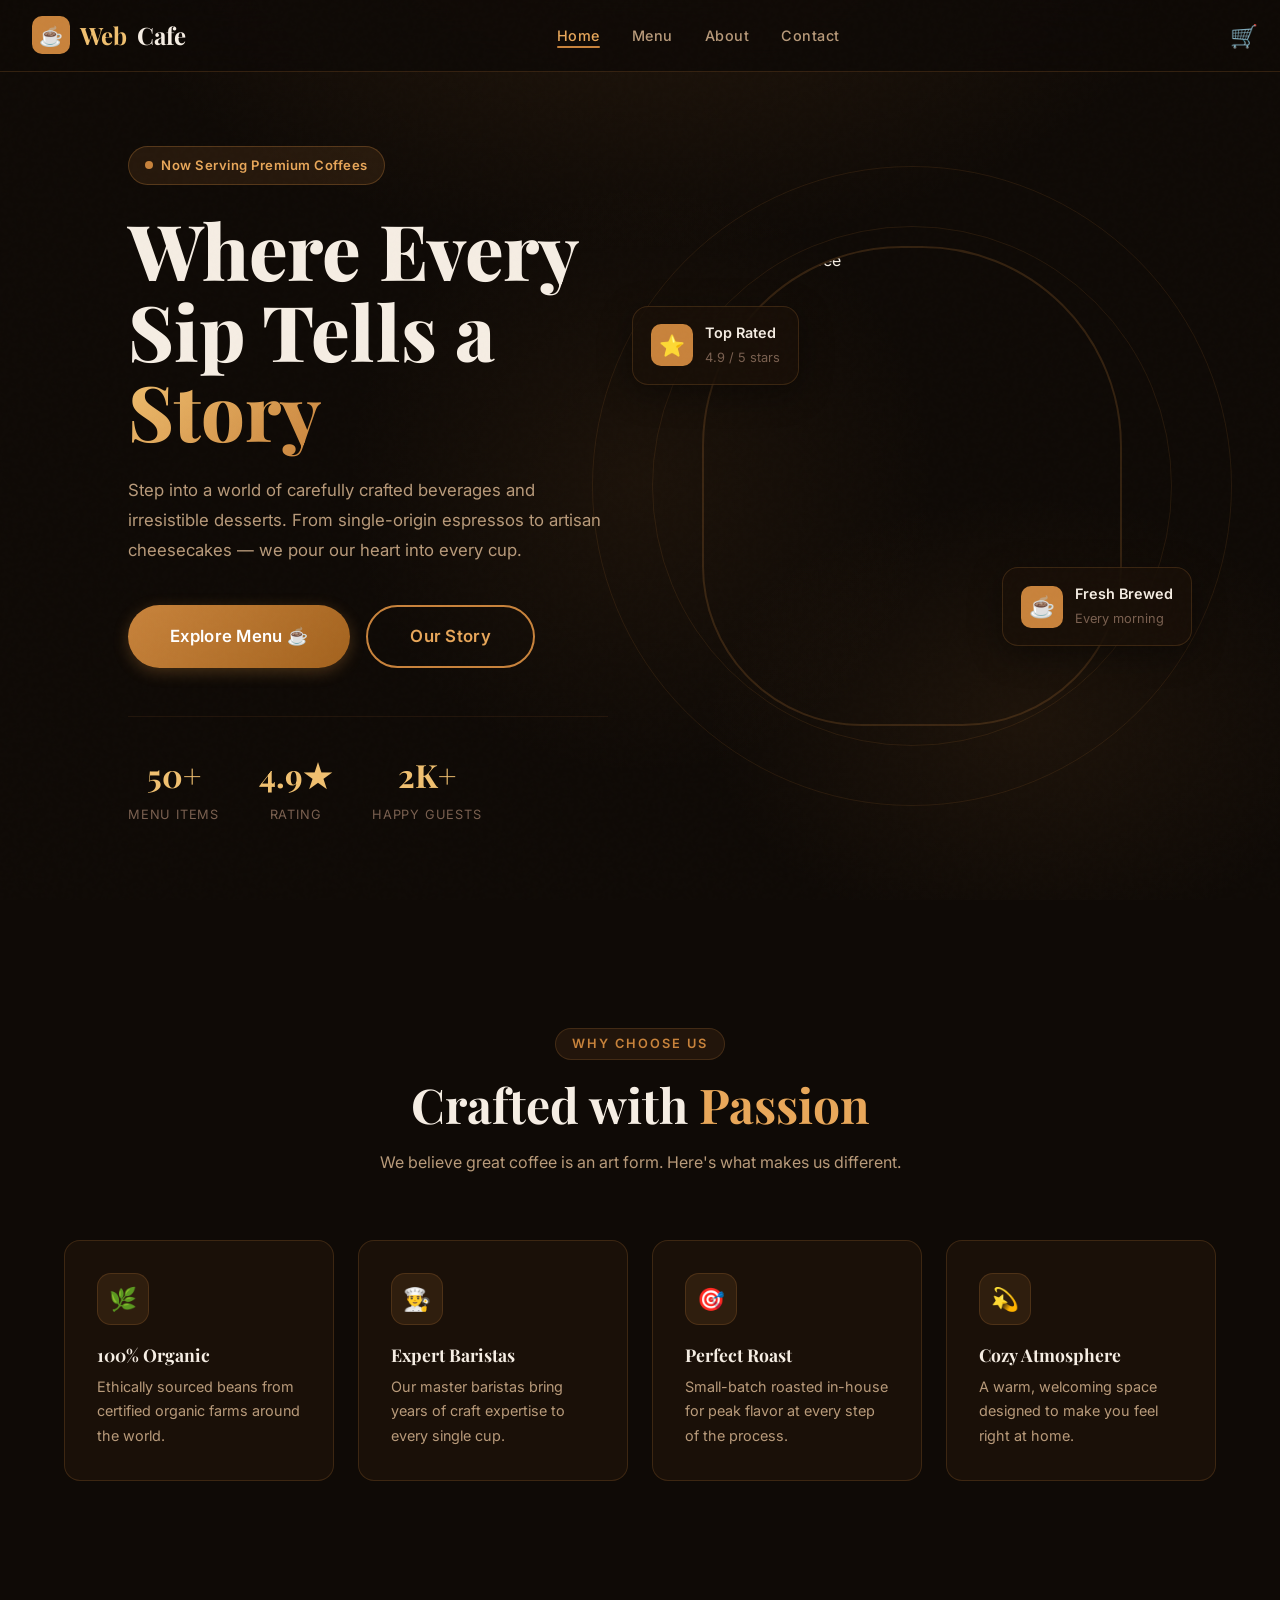
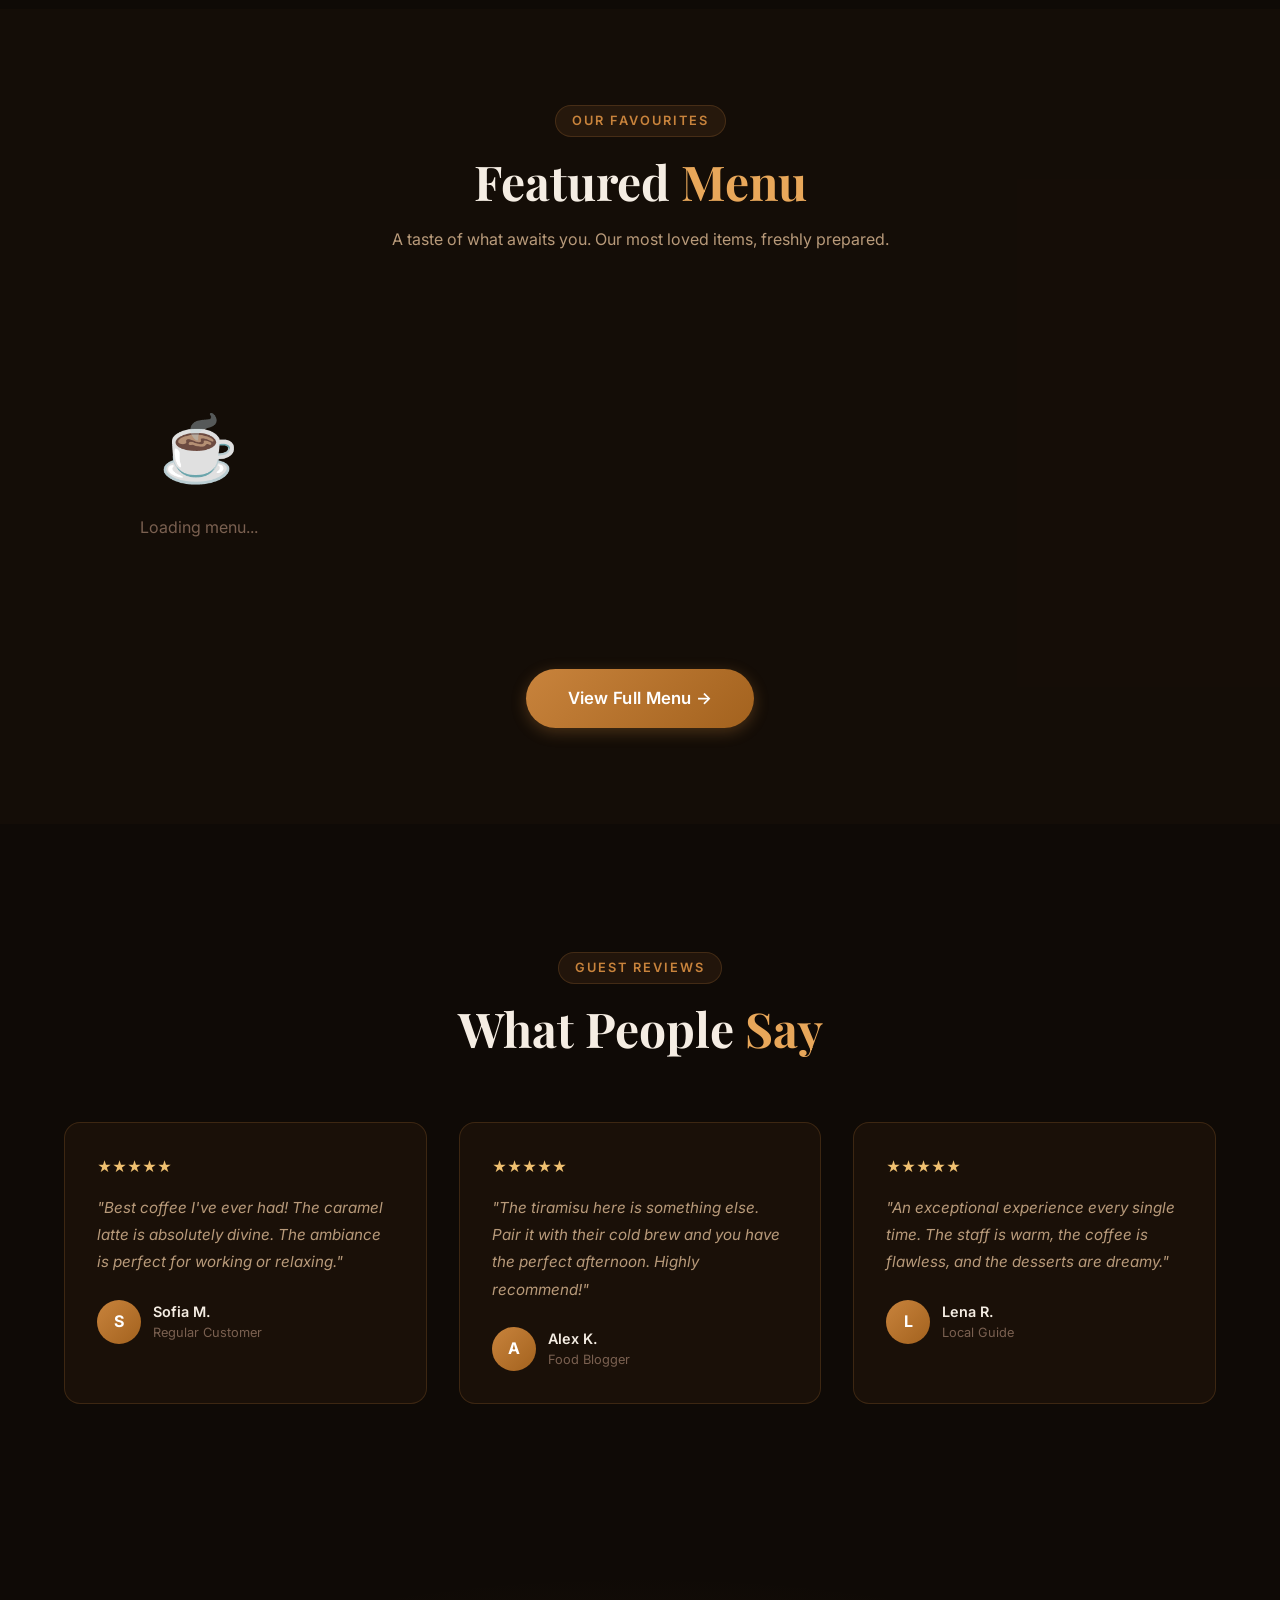
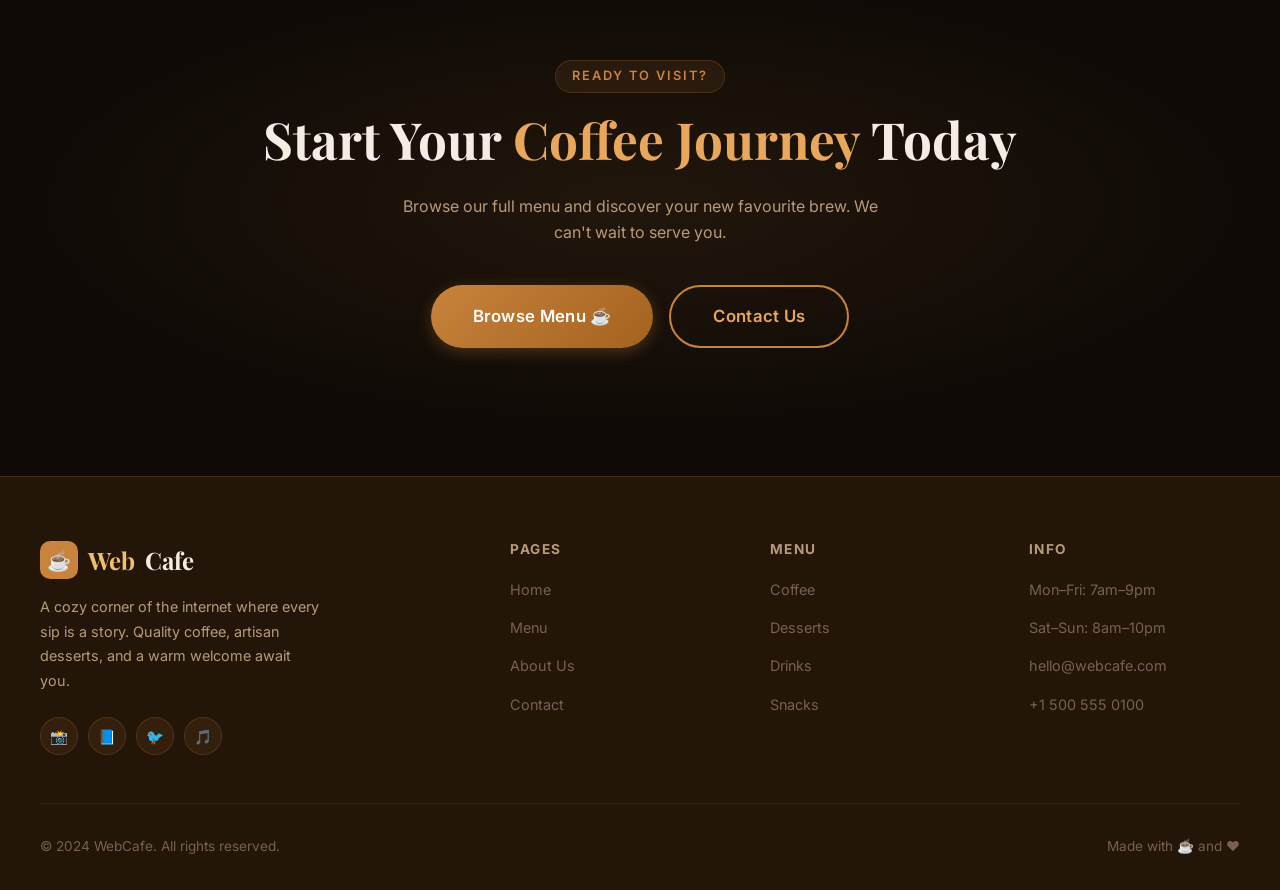
==== index.html @ 8f9c15e6 "first commit" ====
<!DOCTYPE html>
<html lang="en">

<head>
  <meta charset="UTF-8" />
  <meta name="viewport" content="width=device-width, initial-scale=1.0" />
  <title>Web Cafe – Premium Coffee & Desserts</title>
  <meta name="description"
    content="Experience the finest coffee, desserts and drinks at Web Cafe. A cozy online cafe serving premium quality beverages and treats." />
  <link rel="stylesheet" href="css/style.css" />
  <link rel="stylesheet" href="css/cart.css" />
  <style>
    /* ── Hero ── */
    .hero {
      min-height: 100vh;
      display: flex;
      align-items: center;
      position: relative;
      padding-top: 72px;
      overflow: hidden;
    }

    .hero-bg {
      position: absolute;
      inset: 0;
      background: radial-gradient(ellipse 80% 80% at 50% -20%, rgba(200, 131, 60, 0.15) 0%, transparent 60%),
        radial-gradient(ellipse 50% 50% at 80% 80%, rgba(200, 131, 60, 0.08) 0%, transparent 50%);
    }

    .hero-glow {
      position: absolute;
      top: 20%;
      left: 50%;
      transform: translateX(-50%);
      width: 600px;
      height: 600px;
      border-radius: 50%;
      background: radial-gradient(circle, rgba(200, 131, 60, 0.07) 0%, transparent 70%);
      pointer-events: none;
    }

    .hero-content {
      position: relative;
      z-index: 2;
      max-width: 1200px;
      margin: 0 auto;
      padding: 0 1.5rem;
      display: grid;
      grid-template-columns: 1fr 1fr;
      gap: 4rem;
      align-items: center;
    }

    .hero-badge {
      display: inline-flex;
      align-items: center;
      gap: 8px;
      background: rgba(200, 131, 60, 0.12);
      border: 1px solid rgba(200, 131, 60, 0.3);
      padding: 8px 16px;
      border-radius: 50px;
      font-size: 0.82rem;
      font-weight: 600;
      color: var(--primary-light);
      letter-spacing: 0.5px;
      margin-bottom: 1.5rem;
      animation: fadeInUp 0.6s ease forwards;
    }

    .hero-badge .dot {
      width: 8px;
      height: 8px;
      border-radius: 50%;
      background: var(--primary);
      animation: pulse 2s infinite;
    }

    @keyframes pulse {

      0%,
      100% {
        opacity: 1;
        transform: scale(1);
      }

      50% {
        opacity: 0.5;
        transform: scale(0.8);
      }
    }

    .hero-title {
      font-size: clamp(2.8rem, 6vw, 5rem);
      font-weight: 800;
      line-height: 1.05;
      margin-bottom: 1.5rem;
      animation: fadeInUp 0.7s ease 0.1s both;
    }

    .hero-title .highlight {
      background: linear-gradient(135deg, var(--accent), var(--primary));
      -webkit-background-clip: text;
      -webkit-text-fill-color: transparent;
      background-clip: text;
    }

    .hero-desc {
      font-size: 1.05rem;
      color: var(--text-secondary);
      line-height: 1.8;
      margin-bottom: 2.5rem;
      max-width: 480px;
      animation: fadeInUp 0.8s ease 0.2s both;
    }

    .hero-actions {
      display: flex;
      gap: 1rem;
      flex-wrap: wrap;
      animation: fadeInUp 0.9s ease 0.3s both;
    }

    .hero-stats {
      display: flex;
      gap: 2.5rem;
      margin-top: 3rem;
      padding-top: 2rem;
      border-top: 1px solid var(--border-light);
      animation: fadeInUp 1s ease 0.4s both;
    }

    .stat-item {
      text-align: center;
    }

    .stat-num {
      font-family: 'Playfair Display', serif;
      font-size: 2rem;
      font-weight: 700;
      color: var(--accent);
      display: block;
    }

    .stat-label {
      font-size: 0.8rem;
      color: var(--text-muted);
      text-transform: uppercase;
      letter-spacing: 0.8px;
      margin-top: 0.2rem;
    }

    .hero-visual {
      position: relative;
      display: flex;
      align-items: center;
      justify-content: center;
      animation: fadeInRight 1s ease 0.3s both;
    }

    .hero-img-frame {
      position: relative;
      width: 420px;
      height: 480px;
      border-radius: 200px 200px 160px 160px;
      overflow: hidden;
      border: 2px solid var(--border);
    }

    .hero-img-frame img {
      width: 100%;
      height: 100%;
      object-fit: cover;
    }

    .hero-float-card {
      position: absolute;
      background: var(--glass);
      backdrop-filter: blur(20px);
      border: 1px solid var(--border);
      border-radius: 16px;
      padding: 14px 18px;
      display: flex;
      align-items: center;
      gap: 12px;
      box-shadow: var(--shadow);
      animation: floatCard 4s ease-in-out infinite;
    }

    .hero-float-card.card-1 {
      top: 60px;
      left: -40px;
      animation-delay: 0s;
    }

    .hero-float-card.card-2 {
      bottom: 80px;
      right: -40px;
      animation-delay: 2s;
    }

    @keyframes floatCard {

      0%,
      100% {
        transform: translateY(0);
      }

      50% {
        transform: translateY(-12px);
      }
    }

    .float-icon {
      width: 42px;
      height: 42px;
      border-radius: 10px;
      background: var(--primary);
      display: flex;
      align-items: center;
      justify-content: center;
      font-size: 1.3rem;
      flex-shrink: 0;
    }

    .float-info strong {
      display: block;
      font-size: 0.9rem;
      color: var(--text-primary);
      font-weight: 600;
    }

    .float-info span {
      font-size: 0.8rem;
      color: var(--text-muted);
    }

    .hero-ring {
      position: absolute;
      border-radius: 50%;
      border: 1px solid rgba(200, 131, 60, 0.12);
    }

    .ring-1 {
      width: 520px;
      height: 520px;
      top: 50%;
      left: 50%;
      transform: translate(-50%, -50%);
      animation: ring-spin 20s linear infinite;
    }

    .ring-2 {
      width: 640px;
      height: 640px;
      top: 50%;
      left: 50%;
      transform: translate(-50%, -50%);
      animation: ring-spin 30s linear infinite reverse;
    }

    @keyframes ring-spin {
      to {
        transform: translate(-50%, -50%) rotate(360deg);
      }
    }

    /* ── Features ── */
    .features {
      padding: 8rem 0;
    }

    .feature-card {
      background: var(--bg-card);
      border: 1px solid var(--border);
      border-radius: var(--radius);
      padding: 2rem;
      transition: var(--transition);
      position: relative;
      overflow: hidden;
    }

    .feature-card::before {
      content: '';
      position: absolute;
      inset: 0;
      background: linear-gradient(135deg, rgba(200, 131, 60, 0.04), transparent);
      opacity: 0;
      transition: var(--transition);
    }

    .feature-card:hover::before {
      opacity: 1;
    }

    .feature-card:hover {
      border-color: var(--primary);
      transform: translateY(-4px);
      box-shadow: var(--shadow-gold);
    }

    .feature-icon {
      width: 52px;
      height: 52px;
      border-radius: 14px;
      background: rgba(200, 131, 60, 0.12);
      border: 1px solid var(--border);
      display: flex;
      align-items: center;
      justify-content: center;
      font-size: 1.4rem;
      margin-bottom: 1.2rem;
    }

    .feature-card h3 {
      font-size: 1.1rem;
      margin-bottom: 0.6rem;
      color: var(--text-primary);
    }

    .feature-card p {
      font-size: 0.9rem;
      color: var(--text-secondary);
      line-height: 1.7;
    }

    /* ── Featured Menu ── */
    .featured-menu {
      padding: 6rem 0;
      background: rgba(26, 16, 8, 0.5);
    }

    /* ── Testimonials ── */
    .testimonials {
      padding: 8rem 0;
    }

    .testimonial-card {
      background: var(--bg-card);
      border: 1px solid var(--border);
      border-radius: var(--radius);
      padding: 2rem;
    }

    .stars {
      color: var(--accent);
      font-size: 0.9rem;
      margin-bottom: 1rem;
    }

    .testimonial-text {
      font-size: 0.95rem;
      color: var(--text-secondary);
      line-height: 1.8;
      font-style: italic;
      margin-bottom: 1.5rem;
    }

    .testimonial-author {
      display: flex;
      align-items: center;
      gap: 12px;
    }

    .author-avatar {
      width: 44px;
      height: 44px;
      border-radius: 50%;
      background: linear-gradient(135deg, var(--primary), var(--primary-dark));
      display: flex;
      align-items: center;
      justify-content: center;
      font-size: 1rem;
      font-weight: 700;
      color: #fff;
      flex-shrink: 0;
    }

    .author-name {
      font-weight: 600;
      font-size: 0.9rem;
    }

    .author-role {
      font-size: 0.8rem;
      color: var(--text-muted);
    }

    /* ── CTA Section ── */
    .cta-section {
      padding: 8rem 0;
      text-align: center;
      position: relative;
      overflow: hidden;
    }

    .cta-section::before {
      content: '';
      position: absolute;
      inset: 0;
      background: radial-gradient(ellipse 70% 60% at 50% 50%, rgba(200, 131, 60, 0.1) 0%, transparent 70%);
    }

    .cta-section .container {
      position: relative;
      z-index: 1;
    }

    .cta-title {
      font-size: clamp(2rem, 4vw, 3.5rem);
      margin-bottom: 1.5rem;
    }

    .cta-desc {
      color: var(--text-secondary);
      font-size: 1rem;
      max-width: 500px;
      margin: 0 auto 2.5rem;
    }

    @keyframes fadeInUp {
      from {
        opacity: 0;
        transform: translateY(30px);
      }

      to {
        opacity: 1;
        transform: translateY(0);
      }
    }

    @keyframes fadeInRight {
      from {
        opacity: 0;
        transform: translateX(40px);
      }

      to {
        opacity: 1;
        transform: translateX(0);
      }
    }

    @media (max-width: 900px) {
      .hero-content {
        grid-template-columns: 1fr;
        text-align: center;
      }

      .hero-visual {
        display: none;
      }

      .hero-actions {
        justify-content: center;
      }

      .hero-stats {
        justify-content: center;
      }
    }
  </style>
</head>

<body>

  <!-- Loader -->
  <div class="loader-overlay" id="pageLoader">
    <div class="coffee-loader">
      <div class="coffee-steam">
        <span></span><span></span><span></span>
      </div>
      <div class="coffee-cup">
        <div class="coffee-fill"></div>
      </div>
    </div>
    <p class="loader-text">Web Cafe</p>
  </div>

  <!-- Toast Container -->
  <div class="toast-container" id="toastContainer"></div>

  <!-- Navbar -->
  <nav class="navbar" id="navbar">
    <a href="/" class="nav-logo">
      <div class="nav-logo-icon">☕</div>
      Web<span>Cafe</span>
    </a>
    <ul class="nav-links" id="navLinks">
      <li><a href="/" class="active">Home</a></li>
      <li><a href="/menu">Menu</a></li>
      <li><a href="/about">About</a></li>
      <li><a href="/contact">Contact</a></li>

    </ul>
    <div class="nav-cart" onclick="toggleCart()">
      🛒 <span class="cart-badge" id="cartBadge">0</span>
    </div>
    <div class="hamburger" id="hamburger" onclick="toggleNav()">
      <span></span><span></span><span></span>
    </div>
  </nav>

  <!-- Hero Section -->
  <section class="hero" id="home">
    <div class="hero-bg"></div>
    <div class="hero-glow"></div>
    <div class="hero-content">
      <div class="hero-text">
        <div class="hero-badge">
          <span class="dot"></span>
          Now Serving Premium Coffees
        </div>
        <h1 class="hero-title">
          Where Every<br />Sip Tells a<br /><span class="highlight">Story</span>
        </h1>
        <p class="hero-desc">
          Step into a world of carefully crafted beverages and irresistible desserts. From single-origin espressos to
          artisan cheesecakes — we pour our heart into every cup.
        </p>
        <div class="hero-actions">
          <a href="/menu" class="btn btn-primary btn-lg">Explore Menu ☕</a>
          <a href="/about" class="btn btn-outline btn-lg">Our Story</a>
        </div>
        <div class="hero-stats">
          <div class="stat-item">
            <span class="stat-num">50+</span>
            <span class="stat-label">Menu Items</span>
          </div>
          <div class="stat-item">
            <span class="stat-num">4.9★</span>
            <span class="stat-label">Rating</span>
          </div>
          <div class="stat-item">
            <span class="stat-num">2K+</span>
            <span class="stat-label">Happy Guests</span>
          </div>
        </div>
      </div>
      <div class="hero-visual">
        <div class="hero-ring ring-1"></div>
        <div class="hero-ring ring-2"></div>
        <div class="hero-img-frame">
          <img src="https://images.unsplash.com/photo-1495474472287-4d71bcdd2085?w=600&q=80" alt="Premium Coffee" />
        </div>
        <div class="hero-float-card card-1">
          <div class="float-icon">⭐</div>
          <div class="float-info">
            <strong>Top Rated</strong>
            <span>4.9 / 5 stars</span>
          </div>
        </div>
        <div class="hero-float-card card-2">
          <div class="float-icon">☕</div>
          <div class="float-info">
            <strong>Fresh Brewed</strong>
            <span>Every morning</span>
          </div>
        </div>
      </div>
    </div>
  </section>

  <!-- Features Section -->
  <section class="features">
    <div class="container">
      <div class="section-header">
        <span class="section-label">Why Choose Us</span>
        <h2 class="section-title">Crafted with <span>Passion</span></h2>
        <p class="section-subtitle">We believe great coffee is an art form. Here's what makes us different.</p>
      </div>
      <div class="grid grid-4">
        <div class="feature-card">
          <div class="feature-icon">🌿</div>
          <h3>100% Organic</h3>
          <p>Ethically sourced beans from certified organic farms around the world.</p>
        </div>
        <div class="feature-card">
          <div class="feature-icon">👨‍🍳</div>
          <h3>Expert Baristas</h3>
          <p>Our master baristas bring years of craft expertise to every single cup.</p>
        </div>
        <div class="feature-card">
          <div class="feature-icon">🎯</div>
          <h3>Perfect Roast</h3>
          <p>Small-batch roasted in-house for peak flavor at every step of the process.</p>
        </div>
        <div class="feature-card">
          <div class="feature-icon">💫</div>
          <h3>Cozy Atmosphere</h3>
          <p>A warm, welcoming space designed to make you feel right at home.</p>
        </div>
      </div>
    </div>
  </section>

  <!-- Featured Menu Section -->
  <section class="featured-menu">
    <div class="container">
      <div class="section-header">
        <span class="section-label">Our Favourites</span>
        <h2 class="section-title">Featured <span>Menu</span></h2>
        <p class="section-subtitle">A taste of what awaits you. Our most loved items, freshly prepared.</p>
      </div>
      <div class="grid grid-4" id="featuredItems">
        <!-- Dynamically loaded -->
        <div class="empty-state">
          <div class="empty-state-icon">☕</div>
          <p>Loading menu...</p>
        </div>
      </div>
      <div class="text-center mt-5">
        <a href="/menu" class="btn btn-primary btn-lg">View Full Menu →</a>
      </div>
    </div>
  </section>

  <!-- Testimonials -->
  <section class="testimonials">
    <div class="container">
      <div class="section-header">
        <span class="section-label">Guest Reviews</span>
        <h2 class="section-title">What People <span>Say</span></h2>
      </div>
      <div class="grid grid-3">
        <div class="testimonial-card">
          <div class="stars">★★★★★</div>
          <p class="testimonial-text">"Best coffee I've ever had! The caramel latte is absolutely divine. The ambiance
            is perfect for working or relaxing."</p>
          <div class="testimonial-author">
            <div class="author-avatar">S</div>
            <div>
              <div class="author-name">Sofia M.</div>
              <div class="author-role">Regular Customer</div>
            </div>
          </div>
        </div>
        <div class="testimonial-card">
          <div class="stars">★★★★★</div>
          <p class="testimonial-text">"The tiramisu here is something else. Pair it with their cold brew and you have
            the perfect afternoon. Highly recommend!"</p>
          <div class="testimonial-author">
            <div class="author-avatar">A</div>
            <div>
              <div class="author-name">Alex K.</div>
              <div class="author-role">Food Blogger</div>
            </div>
          </div>
        </div>
        <div class="testimonial-card">
          <div class="stars">★★★★★</div>
          <p class="testimonial-text">"An exceptional experience every single time. The staff is warm, the coffee is
            flawless, and the desserts are dreamy."</p>
          <div class="testimonial-author">
            <div class="author-avatar">L</div>
            <div>
              <div class="author-name">Lena R.</div>
              <div class="author-role">Local Guide</div>
            </div>
          </div>
        </div>
      </div>
    </div>
  </section>

  <!-- CTA Section -->
  <section class="cta-section">
    <div class="container">
      <span class="section-label">Ready to Visit?</span>
      <h2 class="cta-title">Start Your <span style="color:var(--primary-light)">Coffee Journey</span> Today</h2>
      <p class="cta-desc">Browse our full menu and discover your new favourite brew. We can't wait to serve you.</p>
      <div style="display:flex;gap:1rem;justify-content:center;flex-wrap:wrap;">
        <a href="/menu" class="btn btn-primary btn-lg">Browse Menu ☕</a>
        <a href="/contact" class="btn btn-outline btn-lg">Contact Us</a>
      </div>
    </div>
  </section>

  <!-- Footer -->
  <footer>
    <div class="footer-grid">
      <div class="footer-brand">
        <a href="/" class="nav-logo" style="margin-bottom:0.5rem;">
          <div class="nav-logo-icon">☕</div>
          Web<span>Cafe</span>
        </a>
        <p>A cozy corner of the internet where every sip is a story. Quality coffee, artisan desserts, and a warm
          welcome await you.</p>
        <div class="footer-social">
          <a href="#" class="social-link" aria-label="Instagram">📸</a>
          <a href="#" class="social-link" aria-label="Facebook">📘</a>
          <a href="#" class="social-link" aria-label="Twitter">🐦</a>
          <a href="#" class="social-link" aria-label="TikTok">🎵</a>
        </div>
      </div>
      <div class="footer-col">
        <h4>Pages</h4>
        <ul class="footer-links">
          <li><a href="/">Home</a></li>
          <li><a href="/menu">Menu</a></li>
          <li><a href="/about">About Us</a></li>
          <li><a href="/contact">Contact</a></li>
        </ul>
      </div>
      <div class="footer-col">
        <h4>Menu</h4>
        <ul class="footer-links">
          <li><a href="/menu">Coffee</a></li>
          <li><a href="/menu">Desserts</a></li>
          <li><a href="/menu">Drinks</a></li>
          <li><a href="/menu">Snacks</a></li>
        </ul>
      </div>
      <div class="footer-col">
        <h4>Info</h4>
        <ul class="footer-links">
          <li><a href="#">Mon–Fri: 7am–9pm</a></li>
          <li><a href="#">Sat–Sun: 8am–10pm</a></li>
          <li><a href="mailto:hello@webcafe.com">hello@webcafe.com</a></li>
          <li><a href="tel:+15005550100">+1 500 555 0100</a></li>
        </ul>
      </div>
    </div>
    <div class="footer-bottom">
      <p>© 2024 WebCafe. All rights reserved.</p>
      <p>Made with ☕ and ❤️</p>
    </div>
  </footer>

  <script src="js/config.js"></script>
  <script src="js/main.js"></script>
  <script src="js/cart.js"></script>
  <script>
    // Load featured menu items
    async function loadFeatured() {
      try {
        const res = await fetch('/api/menu');
        const data = await res.json();
        const container = document.getElementById('featuredItems');
        if (!data.success || data.data.length === 0) {
          container.innerHTML = '<div class="empty-state"><div class="empty-state-icon">☕</div><p>Menu coming soon!</p></div>';
          return;
        }
        const items = data.data.slice(0, 4);
        container.innerHTML = items.map(item => createMenuCard(item)).join('');
      } catch (e) {
        console.error(e);
      }
    }

    function createMenuCard(item) {
      const badgeClass = `badge-${item.category.toLowerCase()}`;
      const imgSrc = item.image || 'https://images.unsplash.com/photo-1495474472287-4d71bcdd2085?w=400';
      return `
      <div class="menu-card">
        <div class="menu-card-img-wrapper">
          <img class="menu-card-img" src="${imgSrc}" alt="${item.name}" loading="lazy" onerror="this.src='https://images.unsplash.com/photo-1495474472287-4d71bcdd2085?w=400'"/>
          <span class="menu-card-badge ${badgeClass}">${item.category}</span>
        </div>
        <div class="menu-card-body">
          <h3 class="menu-card-title">${item.name}</h3>
          <p class="menu-card-desc">${item.description}</p>
          <div class="menu-card-footer">
            <span class="menu-card-price">$${parseFloat(item.price).toFixed(2)}</span>
            <button class="btn btn-outline btn-sm" onclick="addToCart('${item._id}', '${item.name.replace(/'/g, "\\'")}', ${item.price}, '${imgSrc}')">Add to Cart</button>
          </div>
        </div>
      </div>`;
    }

    loadFeatured();
  </script>
</body>

</html>
---- css/style.css ----
/* =====================================================
   WEB CAFE - Global Styles
   ===================================================== */

@import url('https://fonts.googleapis.com/css2?family=Playfair+Display:wght@400;600;700;800&family=Inter:wght@300;400;500;600;700&display=swap');

/* ── CSS Variables ── */
:root {
  --primary: #c8833c;
  --primary-dark: #a3621e;
  --primary-light: #e8a75a;
  --secondary: #2c1a0e;
  --accent: #f0c070;
  --bg-dark: #0f0a06;
  --bg-card: #1a1008;
  --bg-card2: #231508;
  --text-primary: #f5ede3;
  --text-secondary: #b89a7a;
  --text-muted: #7a6050;
  --border: rgba(200, 131, 60, 0.2);
  --border-light: rgba(200, 131, 60, 0.1);
  --glass: rgba(26, 16, 8, 0.7);
  --shadow: 0 8px 32px rgba(0,0,0,0.4);
  --shadow-gold: 0 4px 24px rgba(200,131,60,0.25);
  --radius: 16px;
  --radius-sm: 8px;
  --transition: all 0.3s cubic-bezier(0.4, 0, 0.2, 1);
}

/* ── Reset ── */
*, *::before, *::after { box-sizing: border-box; margin: 0; padding: 0; }

html { scroll-behavior: smooth; }

body {
  font-family: 'Inter', sans-serif;
  background-color: var(--bg-dark);
  color: var(--text-primary);
  line-height: 1.6;
  overflow-x: hidden;
}

h1, h2, h3, h4 { font-family: 'Playfair Display', serif; line-height: 1.2; }

a { text-decoration: none; color: inherit; transition: var(--transition); }
img { max-width: 100%; display: block; }
input, textarea, select { font-family: 'Inter', sans-serif; }
button { cursor: pointer; font-family: 'Inter', sans-serif; border: none; outline: none; }

/* ── Scrollbar ── */
::-webkit-scrollbar { width: 6px; }
::-webkit-scrollbar-track { background: var(--bg-dark); }
::-webkit-scrollbar-thumb { background: var(--primary); border-radius: 3px; }

/* ── Navbar ── */
.navbar {
  position: fixed;
  top: 0; left: 0; right: 0;
  z-index: 1000;
  padding: 0 2rem;
  height: 72px;
  display: flex;
  align-items: center;
  justify-content: space-between;
  background: rgba(15, 10, 6, 0.85);
  backdrop-filter: blur(20px);
  -webkit-backdrop-filter: blur(20px);
  border-bottom: 1px solid var(--border);
  transition: var(--transition);
}

.navbar.scrolled {
  background: rgba(15, 10, 6, 0.98);
  box-shadow: var(--shadow);
}

.nav-logo {
  display: flex;
  align-items: center;
  gap: 10px;
  font-family: 'Playfair Display', serif;
  font-size: 1.5rem;
  font-weight: 700;
  color: var(--accent);
}

.nav-logo span { color: var(--text-primary); }

.nav-logo-icon {
  width: 38px; height: 38px;
  background: var(--primary);
  border-radius: 10px;
  display: flex; align-items: center; justify-content: center;
  font-size: 1.2rem;
}

.nav-links {
  display: flex;
  align-items: center;
  gap: 2rem;
  list-style: none;
}

.nav-links a {
  color: var(--text-secondary);
  font-size: 0.9rem;
  font-weight: 500;
  letter-spacing: 0.5px;
  position: relative;
  padding-bottom: 4px;
}

.nav-links a::after {
  content: '';
  position: absolute;
  bottom: 0; left: 0;
  width: 0; height: 2px;
  background: var(--primary);
  transition: var(--transition);
  border-radius: 2px;
}

.nav-links a:hover,
.nav-links a.active { color: var(--primary-light); }
.nav-links a:hover::after,
.nav-links a.active::after { width: 100%; }

.nav-cta {
  background: var(--primary);
  color: #fff !important;
  padding: 8px 20px;
  border-radius: 50px;
  font-weight: 600;
  transition: var(--transition);
}

.nav-cta:hover {
  background: var(--primary-dark) !important;
  color: #fff !important;
  transform: translateY(-1px);
  box-shadow: var(--shadow-gold);
}

.nav-cta::after { display: none !important; }

.hamburger {
  display: none;
  flex-direction: column;
  gap: 5px;
  cursor: pointer;
  padding: 4px;
}

.hamburger span {
  display: block;
  width: 24px; height: 2px;
  background: var(--text-primary);
  border-radius: 2px;
  transition: var(--transition);
}

/* ── Buttons ── */
.btn {
  display: inline-flex;
  align-items: center;
  justify-content: center;
  gap: 8px;
  padding: 13px 32px;
  border-radius: 50px;
  font-size: 0.95rem;
  font-weight: 600;
  letter-spacing: 0.3px;
  transition: var(--transition);
  cursor: pointer;
}

.btn-primary {
  background: linear-gradient(135deg, var(--primary), var(--primary-dark));
  color: #fff;
  border: none;
  box-shadow: 0 4px 15px rgba(200,131,60,0.3);
}

.btn-primary:hover {
  transform: translateY(-2px);
  box-shadow: 0 8px 25px rgba(200,131,60,0.45);
  background: linear-gradient(135deg, var(--primary-light), var(--primary));
}

.btn-outline {
  background: transparent;
  color: var(--primary-light);
  border: 2px solid var(--primary);
}

.btn-outline:hover {
  background: var(--primary);
  color: #fff;
  transform: translateY(-2px);
}

.btn-sm { padding: 9px 20px; font-size: 0.85rem; }
.btn-lg { padding: 16px 42px; font-size: 1.05rem; }

/* ── Section Titles ── */
.section-header {
  text-align: center;
  margin-bottom: 4rem;
}

.section-label {
  display: inline-block;
  font-size: 0.8rem;
  font-weight: 600;
  letter-spacing: 2px;
  text-transform: uppercase;
  color: var(--primary);
  background: rgba(200,131,60,0.1);
  border: 1px solid var(--border);
  padding: 5px 16px;
  border-radius: 50px;
  margin-bottom: 1rem;
}

.section-title {
  font-size: clamp(2rem, 4vw, 3rem);
  color: var(--text-primary);
  margin-bottom: 1rem;
}

.section-title span { color: var(--primary-light); }

.section-subtitle {
  font-size: 1rem;
  color: var(--text-secondary);
  max-width: 550px;
  margin: 0 auto;
}

/* ── Cards ── */
.card {
  background: var(--bg-card);
  border: 1px solid var(--border);
  border-radius: var(--radius);
  overflow: hidden;
  transition: var(--transition);
}

.card:hover {
  border-color: var(--primary);
  transform: translateY(-4px);
  box-shadow: var(--shadow-gold);
}

/* ── Menu Card ── */
.menu-card {
  background: var(--bg-card);
  border: 1px solid var(--border);
  border-radius: var(--radius);
  overflow: hidden;
  transition: var(--transition);
  position: relative;
}

.menu-card:hover {
  border-color: var(--primary);
  transform: translateY(-6px);
  box-shadow: 0 20px 50px rgba(0,0,0,0.5), 0 0 0 1px var(--primary);
}

.menu-card-img {
  width: 100%;
  height: 200px;
  object-fit: cover;
  transition: var(--transition);
}

.menu-card:hover .menu-card-img { transform: scale(1.05); }

.menu-card-img-wrapper {
  overflow: hidden;
  position: relative;
}

.menu-card-badge {
  position: absolute;
  top: 12px; left: 12px;
  padding: 4px 12px;
  border-radius: 50px;
  font-size: 0.72rem;
  font-weight: 700;
  letter-spacing: 0.5px;
  text-transform: uppercase;
}

.badge-coffee { background: #4a2c1a; color: #e8a75a; }
.badge-desserts { background: #3a1a2e; color: #e87aaf; }
.badge-drinks { background: #1a2e3a; color: #7ad0e8; }
.badge-snacks { background: #1a3a1a; color: #7ae87a; }
.badge-specials { background: #3a3a1a; color: #e8e87a; }

.menu-card-body { padding: 1.25rem; }

.menu-card-title {
  font-family: 'Playfair Display', serif;
  font-size: 1.15rem;
  color: var(--text-primary);
  margin-bottom: 0.4rem;
}

.menu-card-desc {
  font-size: 0.85rem;
  color: var(--text-secondary);
  line-height: 1.5;
  margin-bottom: 1rem;
  display: -webkit-box;
  -webkit-line-clamp: 2;
  -webkit-box-orient: vertical;
  overflow: hidden;
}

.menu-card-footer {
  display: flex;
  align-items: center;
  justify-content: space-between;
}

.menu-card-price {
  font-family: 'Playfair Display', serif;
  font-size: 1.3rem;
  font-weight: 700;
  color: var(--accent);
}

/* ── Forms ── */
.form-group {
  margin-bottom: 1.25rem;
}

.form-label {
  display: block;
  font-size: 0.85rem;
  font-weight: 600;
  color: var(--text-secondary);
  margin-bottom: 0.5rem;
  letter-spacing: 0.3px;
}

.form-control {
  width: 100%;
  padding: 12px 16px;
  background: rgba(255,255,255,0.04);
  border: 1px solid var(--border);
  border-radius: var(--radius-sm);
  color: var(--text-primary);
  font-size: 0.95rem;
  transition: var(--transition);
}

.form-control:focus {
  outline: none;
  border-color: var(--primary);
  background: rgba(200,131,60,0.05);
  box-shadow: 0 0 0 3px rgba(200,131,60,0.1);
}

.form-control::placeholder { color: var(--text-muted); }

select.form-control option { background: var(--bg-card2); }

textarea.form-control { resize: vertical; min-height: 120px; }

/* ── Toast / Alert ── */
.toast-container {
  position: fixed;
  top: 90px; right: 20px;
  z-index: 9999;
  display: flex;
  flex-direction: column;
  gap: 10px;
}

.toast {
  padding: 14px 20px;
  border-radius: var(--radius-sm);
  font-size: 0.9rem;
  font-weight: 500;
  min-width: 280px;
  display: flex;
  align-items: center;
  gap: 10px;
  animation: slideInRight 0.4s ease, fadeOut 0.4s ease 3.6s forwards;
  box-shadow: var(--shadow);
}

.toast-success { background: #0d2e1a; border: 1px solid #2d9e5a; color: #6ee89a; }
.toast-error { background: #2e0d0d; border: 1px solid #9e2d2d; color: #e86e6e; }
.toast-info { background: #0d1f2e; border: 1px solid #2d699e; color: #6ea8e8; }

@keyframes slideInRight {
  from { transform: translateX(100px); opacity: 0; }
  to { transform: translateX(0); opacity: 1; }
}

@keyframes fadeOut {
  to { opacity: 0; transform: translateX(100px); }
}

/* ── Loader ── */
.loader-overlay {
  position: fixed;
  inset: 0;
  background: var(--bg-dark);
  display: flex;
  flex-direction: column;
  align-items: center;
  justify-content: center;
  z-index: 9999;
  transition: opacity 0.5s ease;
}

.loader-overlay.hidden { opacity: 0; pointer-events: none; }

.coffee-loader {
  position: relative;
  width: 80px; height: 80px;
}

.coffee-cup {
  width: 60px; height: 50px;
  border: 4px solid var(--primary);
  border-radius: 0 0 20px 20px;
  margin: 0 auto;
  position: relative;
  overflow: hidden;
}

.coffee-fill {
  position: absolute;
  bottom: 0; left: 0; right: 0;
  background: linear-gradient(to top, var(--primary), var(--primary-light));
  height: 0%;
  animation: fillCup 2s ease-in-out infinite;
}

.coffee-steam span {
  display: block;
  width: 4px; height: 20px;
  background: var(--text-muted);
  border-radius: 2px;
  position: absolute;
  top: -25px;
  animation: steam 1.5s ease-in-out infinite;
  opacity: 0;
}

.coffee-steam span:nth-child(1) { left: 10px; animation-delay: 0s; }
.coffee-steam span:nth-child(2) { left: 27px; animation-delay: 0.3s; }
.coffee-steam span:nth-child(3) { left: 44px; animation-delay: 0.6s; }

@keyframes fillCup {
  0%, 100% { height: 10%; }
  50% { height: 90%; }
}

@keyframes steam {
  0% { opacity: 0; transform: translateY(0) scaleX(1); }
  50% { opacity: 0.8; transform: translateY(-15px) scaleX(1.3); }
  100% { opacity: 0; transform: translateY(-30px) scaleX(0.8); }
}

.loader-text {
  margin-top: 24px;
  font-family: 'Playfair Display', serif;
  font-size: 1.2rem;
  color: var(--text-secondary);
  letter-spacing: 2px;
}

/* ── Footer ── */
footer {
  background: var(--bg-card2);
  border-top: 1px solid var(--border);
  padding: 4rem 2rem 2rem;
}

.footer-grid {
  max-width: 1200px;
  margin: 0 auto;
  display: grid;
  grid-template-columns: 2fr 1fr 1fr 1fr;
  gap: 3rem;
  margin-bottom: 3rem;
}

.footer-brand p {
  color: var(--text-secondary);
  font-size: 0.9rem;
  margin-top: 1rem;
  max-width: 280px;
  line-height: 1.7;
}

.footer-social {
  display: flex;
  gap: 10px;
  margin-top: 1.5rem;
}

.social-link {
  width: 38px; height: 38px;
  border-radius: 50%;
  background: rgba(200,131,60,0.1);
  border: 1px solid var(--border);
  display: flex; align-items: center; justify-content: center;
  font-size: 0.9rem;
  color: var(--text-secondary);
  transition: var(--transition);
}

.social-link:hover {
  background: var(--primary);
  border-color: var(--primary);
  color: #fff;
  transform: translateY(-2px);
}

.footer-col h4 {
  font-family: 'Inter', sans-serif;
  font-size: 0.85rem;
  font-weight: 700;
  text-transform: uppercase;
  letter-spacing: 1.5px;
  color: var(--text-secondary);
  margin-bottom: 1.2rem;
}

.footer-links { list-style: none; }

.footer-links li { margin-bottom: 0.8rem; }

.footer-links a {
  color: var(--text-muted);
  font-size: 0.9rem;
  transition: var(--transition);
}

.footer-links a:hover { color: var(--primary-light); padding-left: 4px; }

.footer-bottom {
  max-width: 1200px;
  margin: 0 auto;
  border-top: 1px solid var(--border-light);
  padding-top: 2rem;
  display: flex;
  align-items: center;
  justify-content: space-between;
  flex-wrap: wrap;
  gap: 1rem;
}

.footer-bottom p { color: var(--text-muted); font-size: 0.85rem; }

/* ── Container ── */
.container { max-width: 1200px; margin: 0 auto; padding: 0 1.5rem; }

/* ── Grid ── */
.grid { display: grid; }
.grid-2 { grid-template-columns: repeat(2, 1fr); gap: 2rem; }
.grid-3 { grid-template-columns: repeat(3, 1fr); gap: 2rem; }
.grid-4 { grid-template-columns: repeat(4, 1fr); gap: 1.5rem; }

/* ── Utils ── */
.text-center { text-align: center; }
.mt-1 { margin-top: 0.5rem; }
.mt-2 { margin-top: 1rem; }
.mt-3 { margin-top: 1.5rem; }
.mt-4 { margin-top: 2rem; }
.mt-5 { margin-top: 3rem; }
.mb-1 { margin-bottom: 0.5rem; }
.mb-2 { margin-bottom: 1rem; }
.mb-3 { margin-bottom: 1.5rem; }
.mb-4 { margin-bottom: 2rem; }
.d-flex { display: flex; }
.align-center { align-items: center; }
.justify-between { justify-content: space-between; }
.gap-1 { gap: 0.5rem; }
.gap-2 { gap: 1rem; }
.gap-3 { gap: 1.5rem; }

/* ── Divider ── */
.divider {
  height: 1px;
  background: linear-gradient(90deg, transparent, var(--border), transparent);
  margin: 2rem 0;
}

/* ── Tag / Chip ── */
.tag {
  display: inline-flex;
  align-items: center;
  padding: 4px 12px;
  border-radius: 50px;
  font-size: 0.78rem;
  font-weight: 600;
  letter-spacing: 0.3px;
}

.tag-primary {
  background: rgba(200,131,60,0.15);
  color: var(--primary-light);
  border: 1px solid var(--border);
}

/* ── Overlay noise texture ── */
body::before {
  content: '';
  position: fixed;
  inset: 0;
  background-image: url("data:image/svg+xml,%3Csvg viewBox='0 0 200 200' xmlns='http://www.w3.org/2000/svg'%3E%3Cfilter id='noise'%3E%3CfeTurbulence type='fractalNoise' baseFrequency='0.9' numOctaves='4' stitchTiles='stitch'/%3E%3C/filter%3E%3Crect width='100%25' height='100%25' filter='url(%23noise)' opacity='0.03'/%3E%3C/svg%3E");
  pointer-events: none;
  z-index: 9998;
  opacity: 0.4;
}

/* ── Empty State ── */
.empty-state {
  text-align: center;
  padding: 5rem 2rem;
  color: var(--text-muted);
}

.empty-state-icon { font-size: 4rem; margin-bottom: 1rem; }
.empty-state h3 { font-size: 1.4rem; color: var(--text-secondary); margin-bottom: 0.5rem; }

/* ── Floating particles decoration ── */
.particles {
  position: absolute;
  inset: 0;
  overflow: hidden;
  pointer-events: none;
}

.particle {
  position: absolute;
  width: 4px; height: 4px;
  border-radius: 50%;
  background: var(--primary);
  opacity: 0;
  animation: floatUp linear infinite;
}

@keyframes floatUp {
  0% { transform: translateY(100%) scale(0); opacity: 0; }
  10% { opacity: 0.6; }
  90% { opacity: 0.2; }
  100% { transform: translateY(-100px) scale(1.5); opacity: 0; }
}

/* ── Responsive ── */
@media (max-width: 1024px) {
  .grid-4 { grid-template-columns: repeat(2, 1fr); }
  .footer-grid { grid-template-columns: 1fr 1fr; gap: 2rem; }
}

@media (max-width: 768px) {
  .grid-2, .grid-3 { grid-template-columns: 1fr; }
  .grid-4 { grid-template-columns: 1fr; }

  .nav-links {
    position: fixed;
    top: 72px; left: -100%;
    width: 100%; height: calc(100vh - 72px);
    background: rgba(15, 10, 6, 0.98);
    backdrop-filter: blur(20px);
    flex-direction: column;
    align-items: center;
    justify-content: center;
    gap: 2.5rem;
    transition: var(--transition);
    border-bottom: 1px solid var(--border);
  }

  .nav-links.open { left: 0; }
  .nav-links a { font-size: 1.1rem; }
  .hamburger { display: flex; }

  .footer-grid { grid-template-columns: 1fr; }
  .footer-bottom { flex-direction: column; text-align: center; }
}
---- css/cart.css ----
/* =====================================================
   cart.css – Shopping Cart Sidebar Styles
   ===================================================== */

/* Navbar Cart Button */
.nav-cart {
    position: relative;
    cursor: pointer;
    margin-right: -10px;
    margin-left: 20px;
    display: flex;
    align-items: center;
    justify-content: center;
    font-size: 1.4rem;
    color: var(--text-primary);
    transition: var(--transition);
}

.nav-cart:hover {
    color: var(--primary);
    transform: scale(1.05);
}

.nav-cart .cart-badge {
    position: absolute;
    top: -6px;
    right: -10px;
    background: var(--primary);
    color: #fff;
    font-size: 0.75rem;
    font-weight: 700;
    width: 20px;
    height: 20px;
    border-radius: 50%;
    display: none;
    align-items: center;
    justify-content: center;
    box-shadow: 0 2px 5px rgba(200, 131, 60, 0.4);
    pointer-events: none;
}

/* Sidebar structure */
.cart-sidebar {
    position: fixed;
    top: 0;
    right: -450px;
    width: 400px;
    max-width: 100%;
    height: 100vh;
    background: var(--bg-card);
    z-index: 2000;
    box-shadow: -5px 0 25px rgba(0, 0, 0, 0.5);
    transition: right 0.4s cubic-bezier(0.25, 0.8, 0.25, 1);
    display: flex;
    flex-direction: column;
    border-left: 1px solid var(--border);
}

.cart-sidebar.open {
    right: 0;
}

/* Overlay */
.cart-overlay {
    position: fixed;
    top: 0;
    left: 0;
    width: 100%;
    height: 100vh;
    background: rgba(10, 5, 2, 0.6);
    backdrop-filter: blur(4px);
    z-index: 1999;
    opacity: 0;
    visibility: hidden;
    transition: var(--transition);
}

.cart-overlay.open {
    opacity: 1;
    visibility: visible;
}

/* Header */
.cart-header {
    padding: 20px 24px;
    display: flex;
    align-items: center;
    justify-content: space-between;
    border-bottom: 1px solid var(--border);
}

.cart-header h2 {
    margin: 0;
    font-size: 1.4rem;
    color: var(--primary-light);
}

.cart-close {
    background: transparent;
    border: none;
    color: var(--text-muted);
    font-size: 1.4rem;
    cursor: pointer;
    transition: var(--transition);
}

.cart-close:hover {
    color: var(--text-primary);
    transform: rotate(90deg);
}

/* Body */
.cart-body {
    flex: 1;
    overflow-y: auto;
    padding: 24px;
    display: flex;
    flex-direction: column;
    gap: 16px;
}

/* Base Scrollbar Styling */
.cart-body::-webkit-scrollbar {
    width: 6px;
}
.cart-body::-webkit-scrollbar-track {
    background: var(--bg-body);
}
.cart-body::-webkit-scrollbar-thumb {
    background: var(--border);
    border-radius: 10px;
}

/* Empty State */
.cart-empty {
    display: flex;
    flex-direction: column;
    align-items: center;
    justify-content: center;
    height: 100%;
    color: var(--text-muted);
    text-align: center;
}

.cart-empty-icon {
    font-size: 3rem;
    margin-bottom: 1rem;
    opacity: 0.5;
}

/* Item */
.cart-item {
    display: flex;
    align-items: center;
    gap: 16px;
    background: var(--bg-body);
    padding: 12px;
    border-radius: var(--radius-sm);
    border: 1px solid var(--border);
}

.cart-item-img {
    width: 70px;
    height: 70px;
    border-radius: 8px;
    object-fit: cover;
    flex-shrink: 0;
}

.cart-item-details {
    flex: 1;
    display: flex;
    flex-direction: column;
    gap: 6px;
}

.cart-item-title {
    margin: 0;
    font-size: 1.05rem;
    line-height: 1.2;
    color: var(--text-primary);
}

.cart-item-price {
    font-size: 0.9rem;
    font-weight: 600;
    color: var(--primary);
}

.cart-item-actions {
    display: flex;
    align-items: center;
    gap: 12px;
    background: rgba(255, 255, 255, 0.05);
    border-radius: 20px;
    padding: 4px 10px;
    width: fit-content;
    border: 1px solid var(--border);
}

.qty-btn {
    background: transparent;
    border: none;
    color: var(--text-primary);
    cursor: pointer;
    font-size: 1.1rem;
    display: flex;
    align-items: center;
    justify-content: center;
    padding: 0;
    font-weight: 500;
}

.qty-btn:hover {
    color: var(--primary);
}

.qty {
    font-size: 0.9rem;
    min-width: 14px;
    text-align: center;
    font-weight: 600;
}

.cart-item-remove {
    background: transparent;
    border: none;
    font-size: 1.2rem;
    color: var(--text-muted);
    cursor: pointer;
    padding: 8px;
    transition: var(--transition);
}

.cart-item-remove:hover {
    color: #e87a7a;
    transform: scale(1.1);
}

/* Footer */
.cart-footer {
    padding: 24px;
    border-top: 1px solid var(--border);
    background: rgba(10, 5, 2, 0.3);
}

.cart-total {
    display: flex;
    align-items: center;
    justify-content: space-between;
    font-size: 1.25rem;
    font-weight: 700;
    color: var(--text-primary);
    margin-bottom: 20px;
}

.cart-total span:last-child {
    color: var(--primary-light);
}

@media (max-width: 600px) {
    .cart-sidebar {
        width: 100%;
        right: -100%;
    }
}
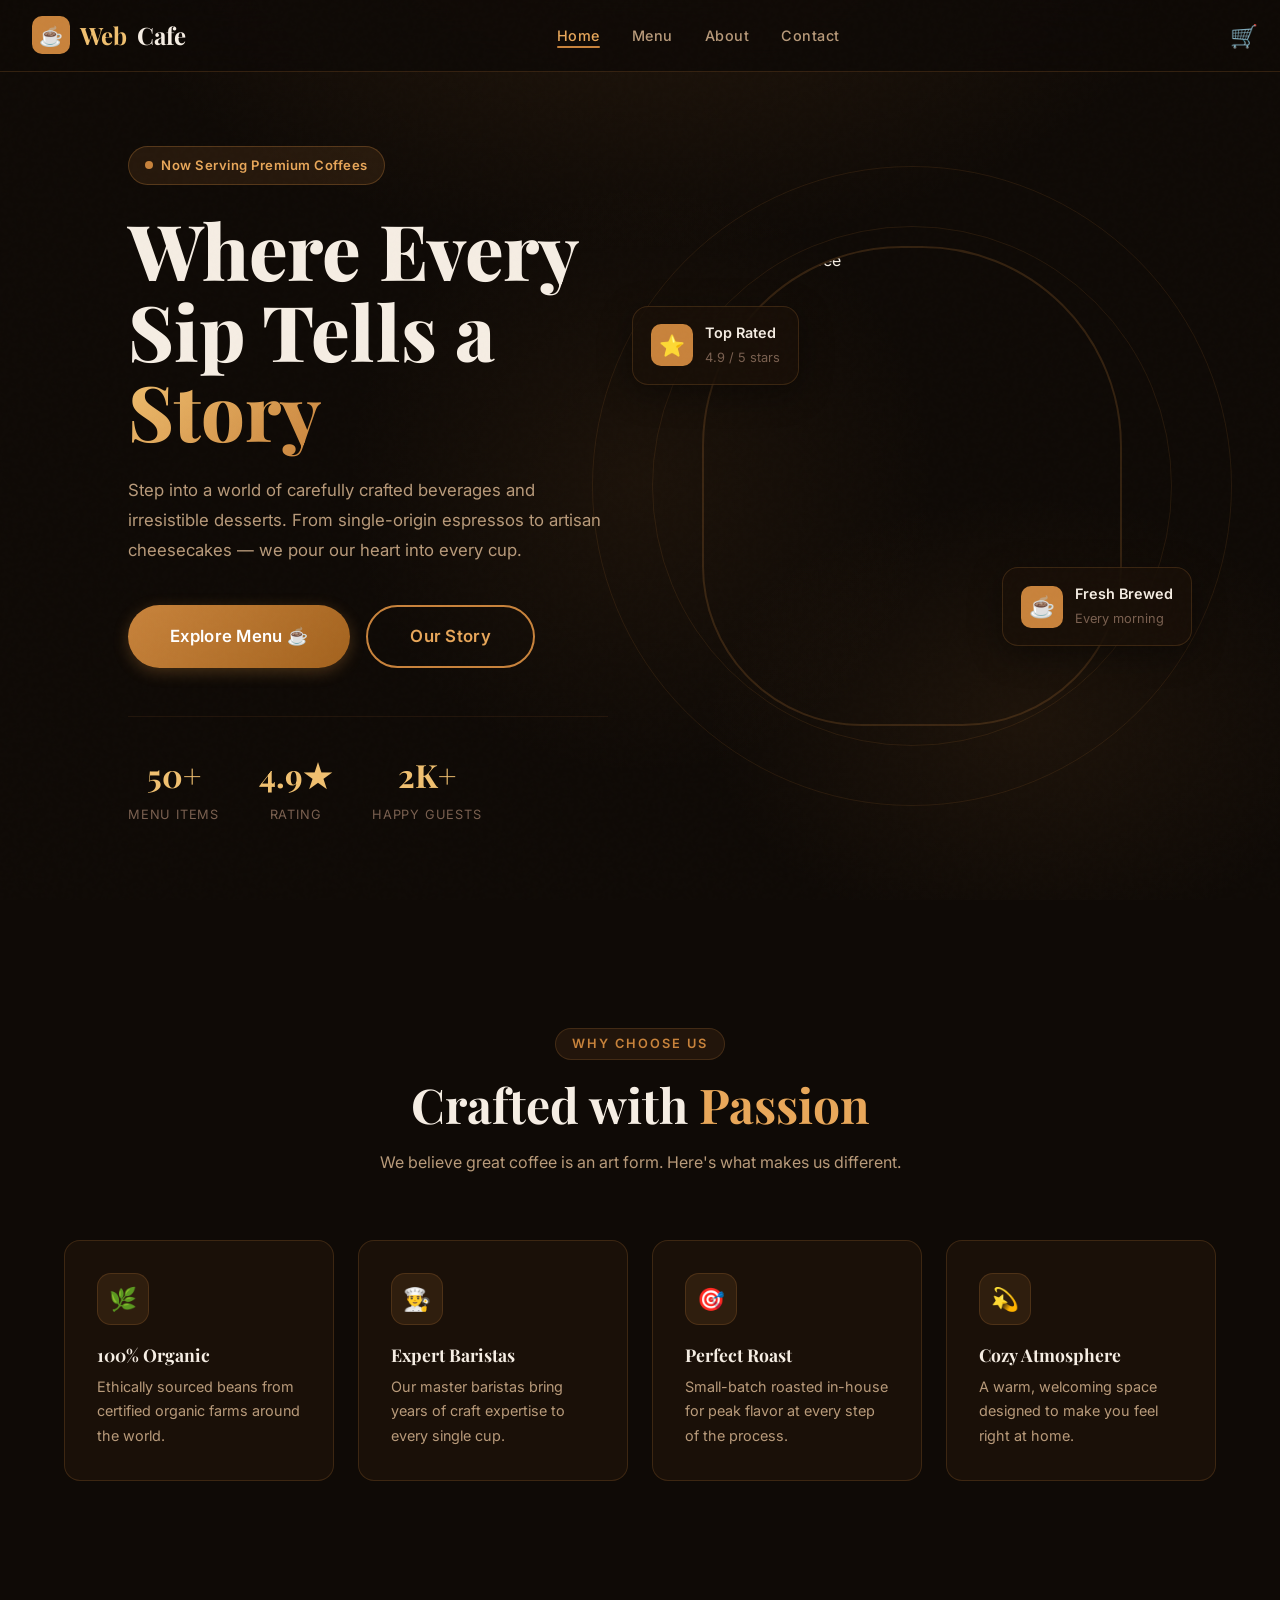
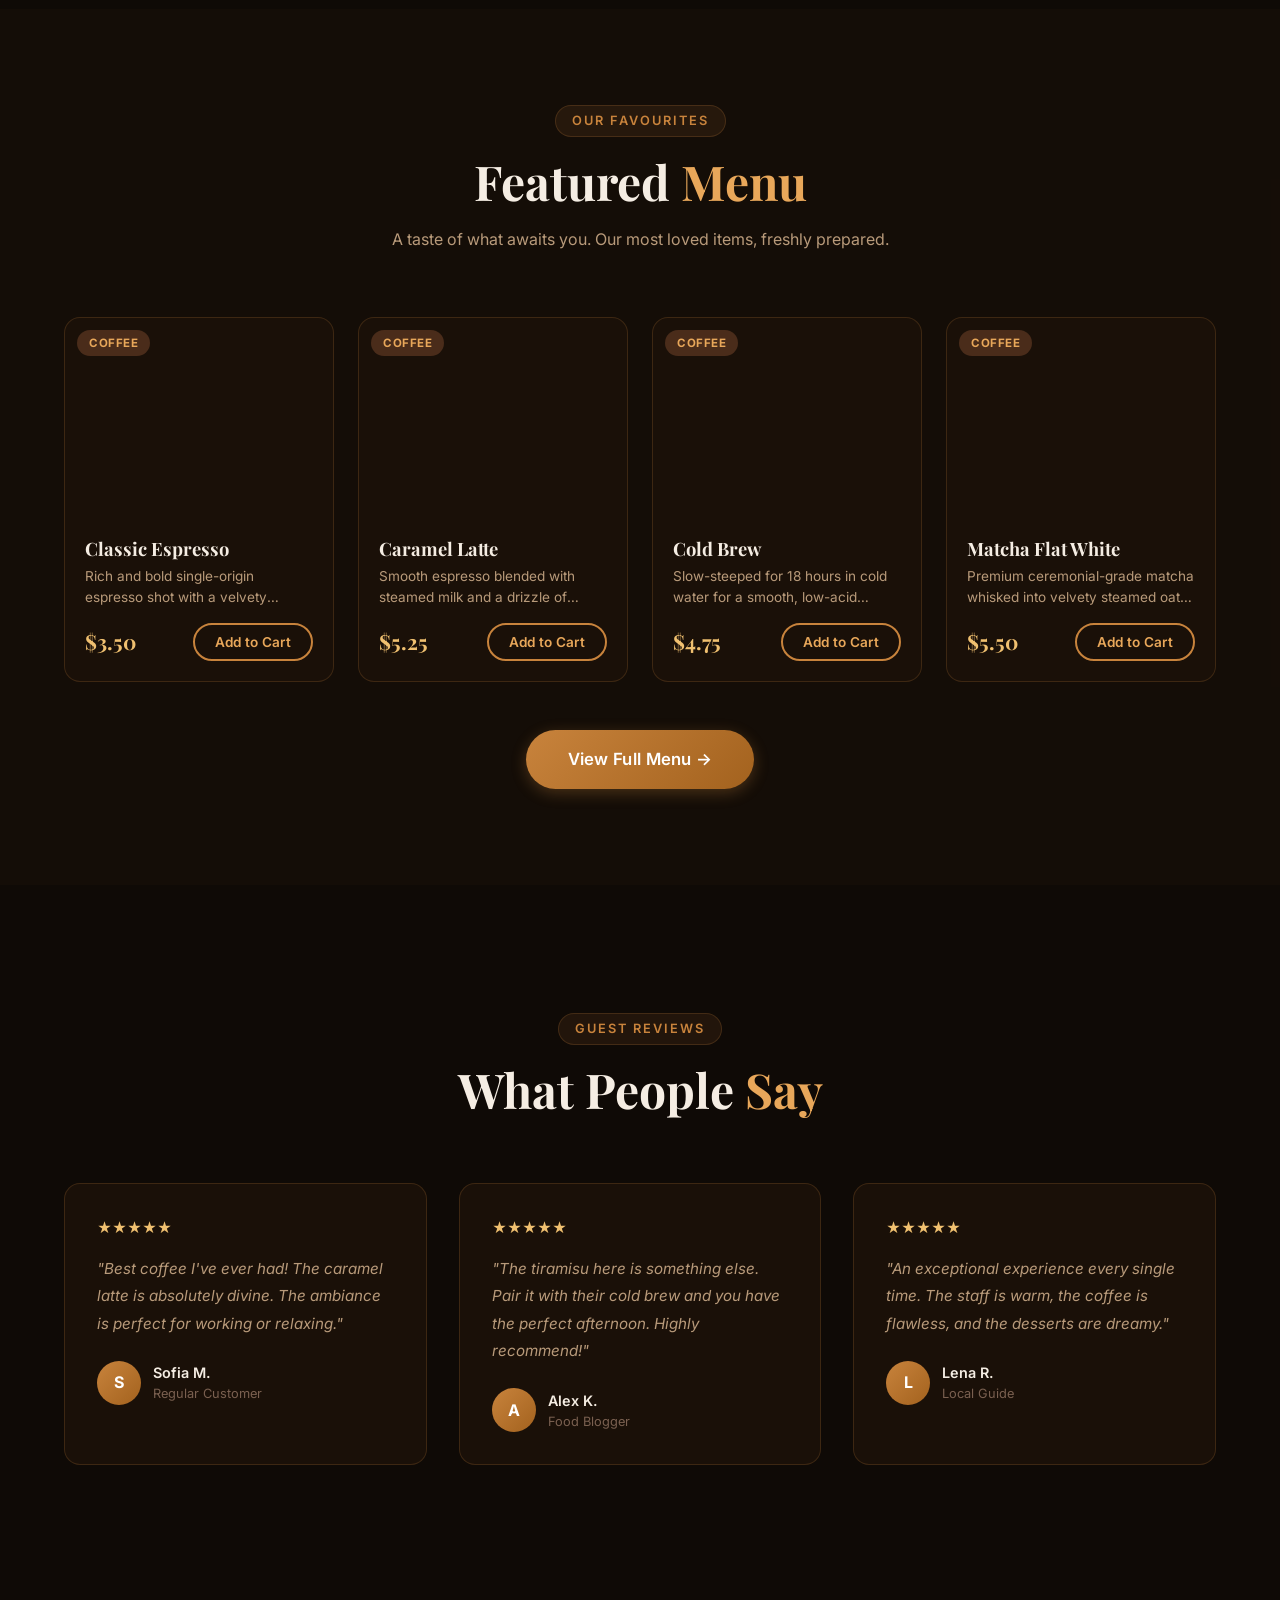
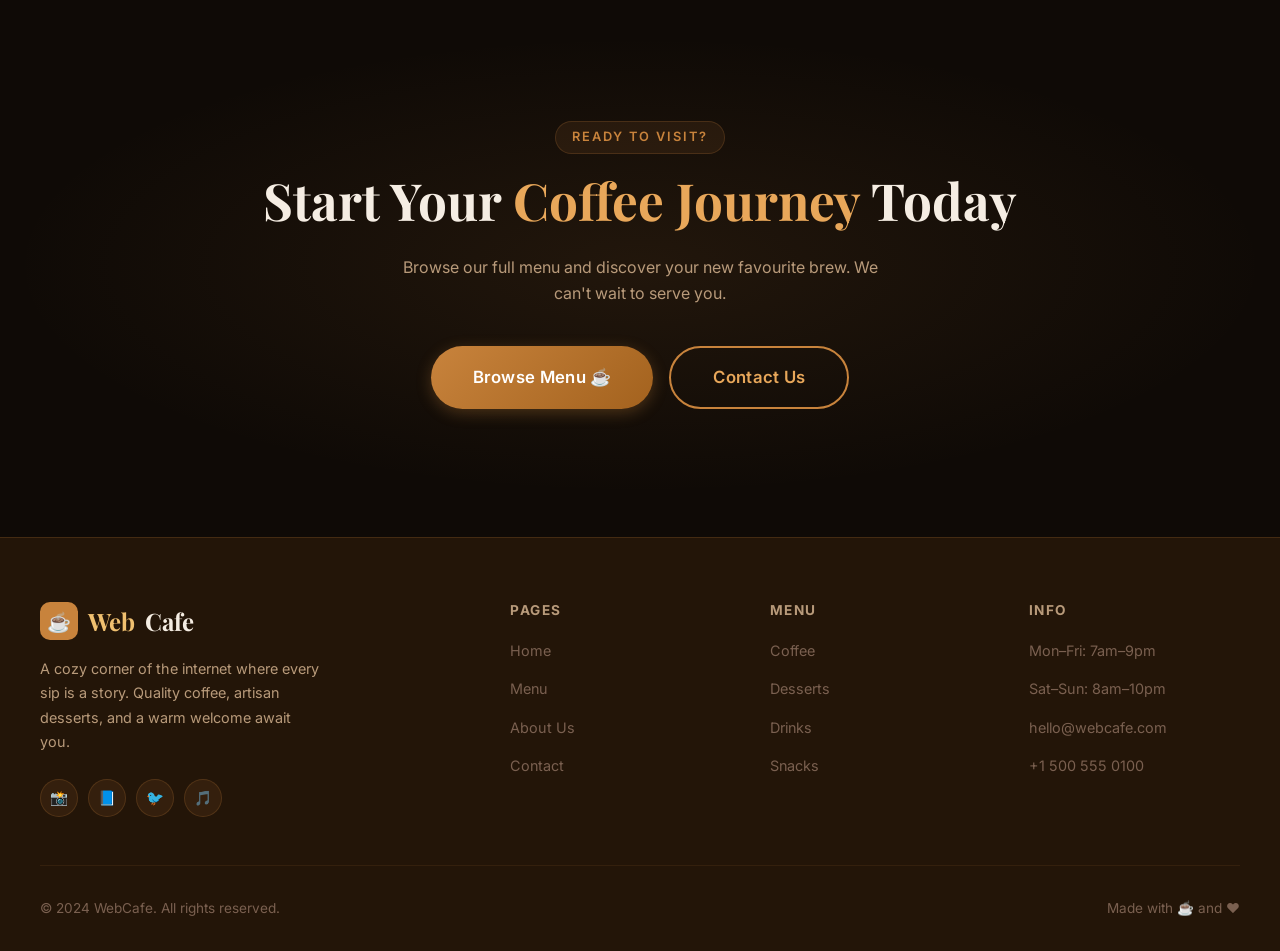
==== commit 092f4cd7: "fixed" ====
--- a/index.html
+++ b/index.html
@@ -482,15 +482,15 @@
 
   <!-- Navbar -->
   <nav class="navbar" id="navbar">
-    <a href="/" class="nav-logo">
+    <a href="/index.html" class="nav-logo">
       <div class="nav-logo-icon">☕</div>
       Web<span>Cafe</span>
     </a>
     <ul class="nav-links" id="navLinks">
-      <li><a href="/" class="active">Home</a></li>
-      <li><a href="/menu">Menu</a></li>
-      <li><a href="/about">About</a></li>
-      <li><a href="/contact">Contact</a></li>
+      <li><a href="/index.html" class="active">Home</a></li>
+      <li><a href="/menu.html">Menu</a></li>
+      <li><a href="/about.html">About</a></li>
+      <li><a href="/contact.html">Contact</a></li>
 
     </ul>
     <div class="nav-cart" onclick="toggleCart()">
@@ -519,8 +519,8 @@
           artisan cheesecakes — we pour our heart into every cup.
         </p>
         <div class="hero-actions">
-          <a href="/menu" class="btn btn-primary btn-lg">Explore Menu ☕</a>
-          <a href="/about" class="btn btn-outline btn-lg">Our Story</a>
+          <a href="/menu.html" class="btn btn-primary btn-lg">Explore Menu ☕</a>
+          <a href="/about.html" class="btn btn-outline btn-lg">Our Story</a>
         </div>
         <div class="hero-stats">
           <div class="stat-item">
@@ -610,7 +610,7 @@
         </div>
       </div>
       <div class="text-center mt-5">
-        <a href="/menu" class="btn btn-primary btn-lg">View Full Menu →</a>
+        <a href="/menu.html" class="btn btn-primary btn-lg">View Full Menu →</a>
       </div>
     </div>
   </section>
@@ -670,8 +670,8 @@
       <h2 class="cta-title">Start Your <span style="color:var(--primary-light)">Coffee Journey</span> Today</h2>
       <p class="cta-desc">Browse our full menu and discover your new favourite brew. We can't wait to serve you.</p>
       <div style="display:flex;gap:1rem;justify-content:center;flex-wrap:wrap;">
-        <a href="/menu" class="btn btn-primary btn-lg">Browse Menu ☕</a>
-        <a href="/contact" class="btn btn-outline btn-lg">Contact Us</a>
+        <a href="/menu.html" class="btn btn-primary btn-lg">Browse Menu ☕</a>
+        <a href="/contact.html" class="btn btn-outline btn-lg">Contact Us</a>
       </div>
     </div>
   </section>
@@ -680,7 +680,7 @@
   <footer>
     <div class="footer-grid">
       <div class="footer-brand">
-        <a href="/" class="nav-logo" style="margin-bottom:0.5rem;">
+        <a href="/index.html" class="nav-logo" style="margin-bottom:0.5rem;">
           <div class="nav-logo-icon">☕</div>
           Web<span>Cafe</span>
         </a>
@@ -696,19 +696,19 @@
       <div class="footer-col">
         <h4>Pages</h4>
         <ul class="footer-links">
-          <li><a href="/">Home</a></li>
-          <li><a href="/menu">Menu</a></li>
-          <li><a href="/about">About Us</a></li>
-          <li><a href="/contact">Contact</a></li>
+          <li><a href="/index.html">Home</a></li>
+          <li><a href="/menu.html">Menu</a></li>
+          <li><a href="/about.html">About Us</a></li>
+          <li><a href="/contact.html">Contact</a></li>
         </ul>
       </div>
       <div class="footer-col">
         <h4>Menu</h4>
         <ul class="footer-links">
-          <li><a href="/menu">Coffee</a></li>
-          <li><a href="/menu">Desserts</a></li>
-          <li><a href="/menu">Drinks</a></li>
-          <li><a href="/menu">Snacks</a></li>
+          <li><a href="/menu.html">Coffee</a></li>
+          <li><a href="/menu.html">Desserts</a></li>
+          <li><a href="/menu.html">Drinks</a></li>
+          <li><a href="/menu.html">Snacks</a></li>
         </ul>
       </div>
       <div class="footer-col">
@@ -731,21 +731,16 @@
   <script src="js/main.js"></script>
   <script src="js/cart.js"></script>
   <script>
-    // Load featured menu items
-    async function loadFeatured() {
-      try {
-        const res = await fetch('/api/menu');
-        const data = await res.json();
-        const container = document.getElementById('featuredItems');
-        if (!data.success || data.data.length === 0) {
-          container.innerHTML = '<div class="empty-state"><div class="empty-state-icon">☕</div><p>Menu coming soon!</p></div>';
-          return;
-        }
-        const items = data.data.slice(0, 4);
-        container.innerHTML = items.map(item => createMenuCard(item)).join('');
-      } catch (e) {
-        console.error(e);
-      }
+    // Load featured menu items from static data
+    function loadFeatured() {
+      const data = MockAPI.getMenu();
+      const container = document.getElementById('featuredItems');
+      if (!data.success || data.data.length === 0) {
+        container.innerHTML = '<div class="empty-state"><div class="empty-state-icon">☕</div><p>Menu coming soon!</p></div>';
+        return;
+      }
+      const items = data.data.slice(0, 4);
+      container.innerHTML = items.map(item => createMenuCard(item)).join('');
     }
 
     function createMenuCard(item) {
